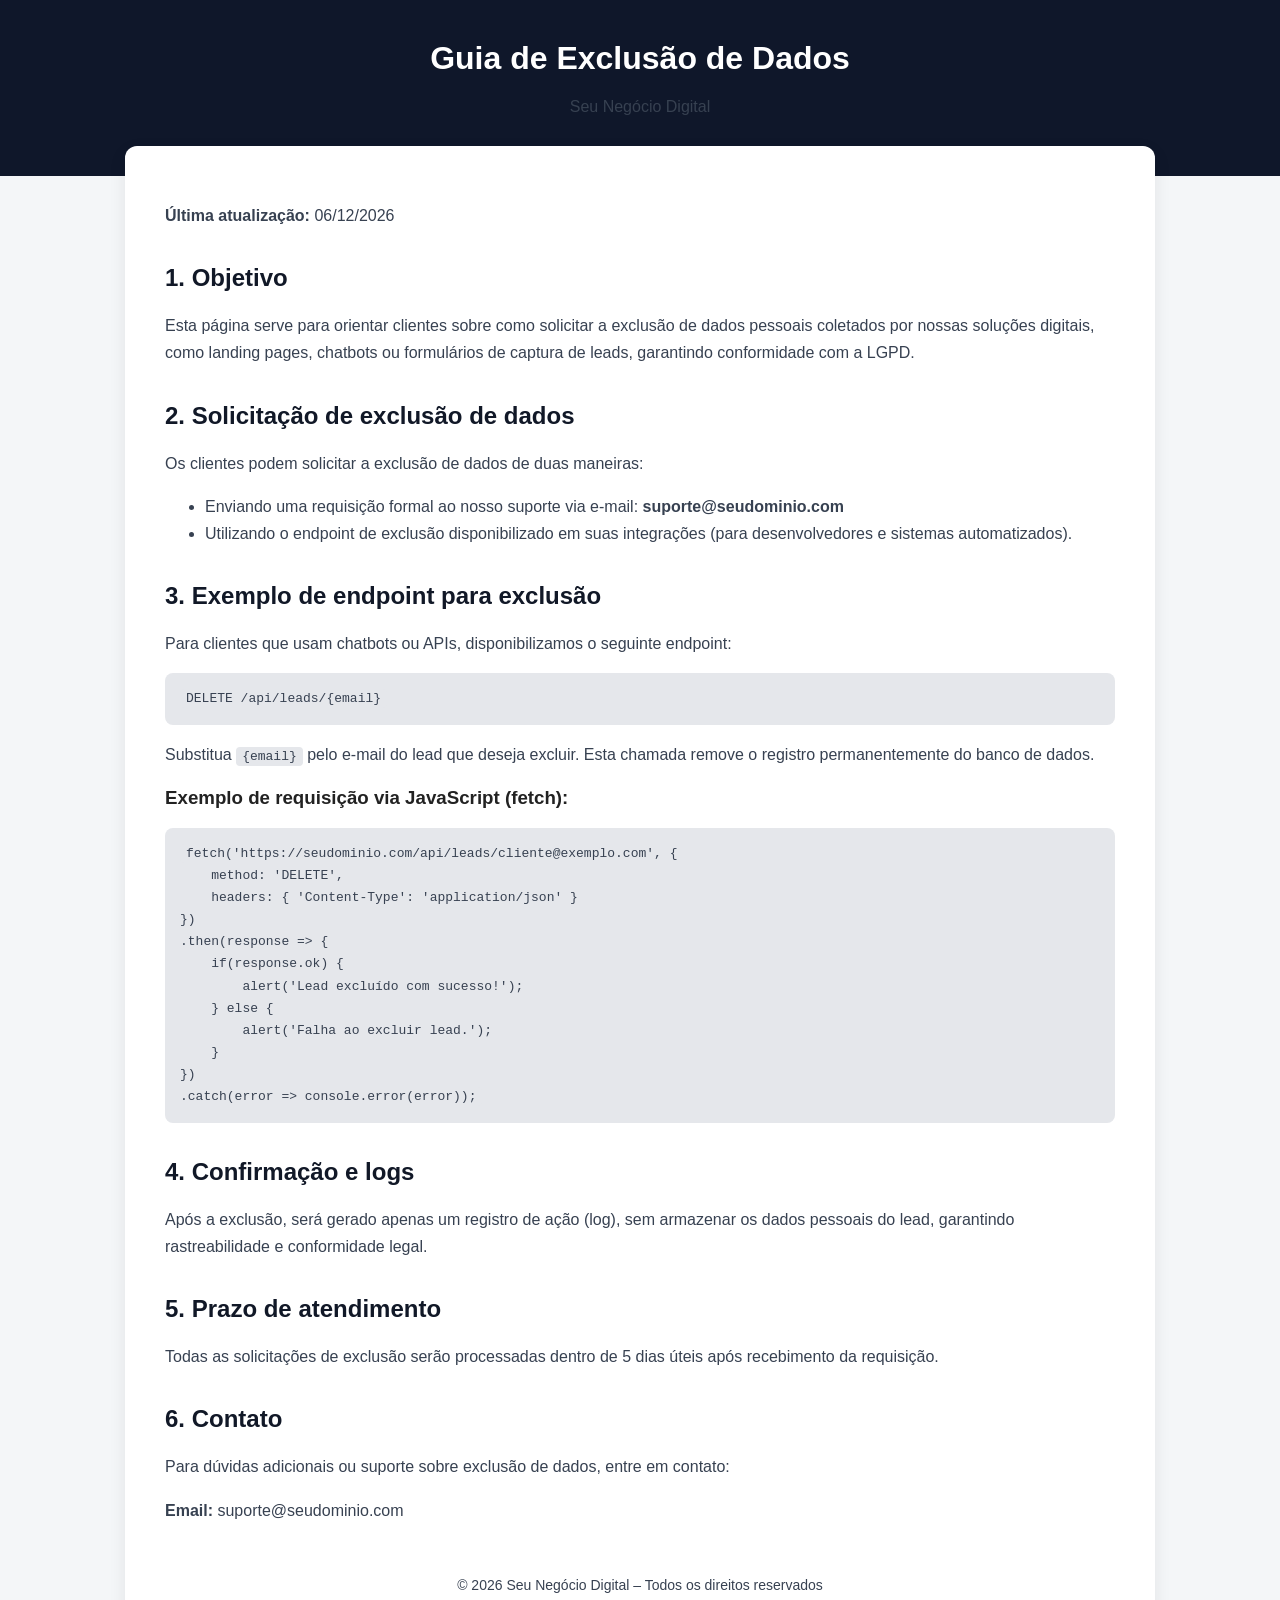
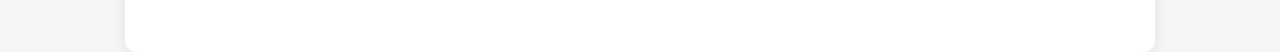
==== politica-de-exclusao-de-dados.html @ 07e49e04 "Adição da politica de exclusão de dados" ====
<!DOCTYPE html>
<html lang="pt-BR">
<head>
<meta charset="UTF-8">
<title>Exclusão de Dados | Seu Negócio Digital</title>
<meta name="viewport" content="width=device-width, initial-scale=1.0">
<style>
body { margin: 0; font-family: "Segoe UI", Arial, sans-serif; background: #f4f6f8; color: #222; }
.header { background: #0f172a; color: white; padding: 40px 20px; text-align: center; }
.header h1 { margin: 0; font-size: 32px; }
.container { max-width: 950px; margin: auto; background: white; padding: 40px; margin-top: -30px; border-radius: 12px; box-shadow: 0 6px 18px rgba(0,0,0,0.08); }
h2 { margin-top: 35px; color: #111827; }
p, ul, code { line-height: 1.7; color: #374151; }
code { background: #e5e7eb; padding: 2px 6px; border-radius: 4px; font-family: monospace; }
pre { background: #e5e7eb; padding: 15px; border-radius: 8px; overflow-x: auto; }
.footer { margin-top: 50px; text-align: center; font-size: 14px; color: #6b7280; }
</style>
</head>
<body>

<div class="header">
<h1>Guia de Exclusão de Dados</h1>
<p>Seu Negócio Digital</p>
</div>

<div class="container">

<p><strong>Última atualização:</strong> <span id="data"></span></p>

<h2>1. Objetivo</h2>
<p>Esta página serve para orientar clientes sobre como solicitar a exclusão de dados pessoais coletados por nossas soluções digitais, como landing pages, chatbots ou formulários de captura de leads, garantindo conformidade com a LGPD.</p>

<h2>2. Solicitação de exclusão de dados</h2>
<p>Os clientes podem solicitar a exclusão de dados de duas maneiras:</p>
<ul>
<li>Enviando uma requisição formal ao nosso suporte via e-mail: <strong>suporte@seudominio.com</strong></li>
<li>Utilizando o endpoint de exclusão disponibilizado em suas integrações (para desenvolvedores e sistemas automatizados).</li>
</ul>

<h2>3. Exemplo de endpoint para exclusão</h2>
<p>Para clientes que usam chatbots ou APIs, disponibilizamos o seguinte endpoint:</p>
<pre><code>DELETE /api/leads/{email}</code></pre>
<p>Substitua <code>{email}</code> pelo e-mail do lead que deseja excluir. Esta chamada remove o registro permanentemente do banco de dados.</p>

<h3>Exemplo de requisição via JavaScript (fetch):</h3>
<pre><code>fetch('https://seudominio.com/api/leads/cliente@exemplo.com', {
    method: 'DELETE',
    headers: { 'Content-Type': 'application/json' }
})
.then(response =&gt; {
    if(response.ok) {
        alert('Lead excluído com sucesso!');
    } else {
        alert('Falha ao excluir lead.');
    }
})
.catch(error =&gt; console.error(error));</code></pre>

<h2>4. Confirmação e logs</h2>
<p>Após a exclusão, será gerado apenas um registro de ação (log), sem armazenar os dados pessoais do lead, garantindo rastreabilidade e conformidade legal.</p>

<h2>5. Prazo de atendimento</h2>
<p>Todas as solicitações de exclusão serão processadas dentro de 5 dias úteis após recebimento da requisição.</p>

<h2>6. Contato</h2>
<p>Para dúvidas adicionais ou suporte sobre exclusão de dados, entre em contato:</p>
<p><strong>Email:</strong> suporte@seudominio.com</p>

<div class="footer">
<p>© 2026 Seu Negócio Digital – Todos os direitos reservados</p>
</div>

</div>

<script>
document.getElementById("data").innerText = new Date().toLocaleDateString("pt-BR");
</script>

</body>
</html>
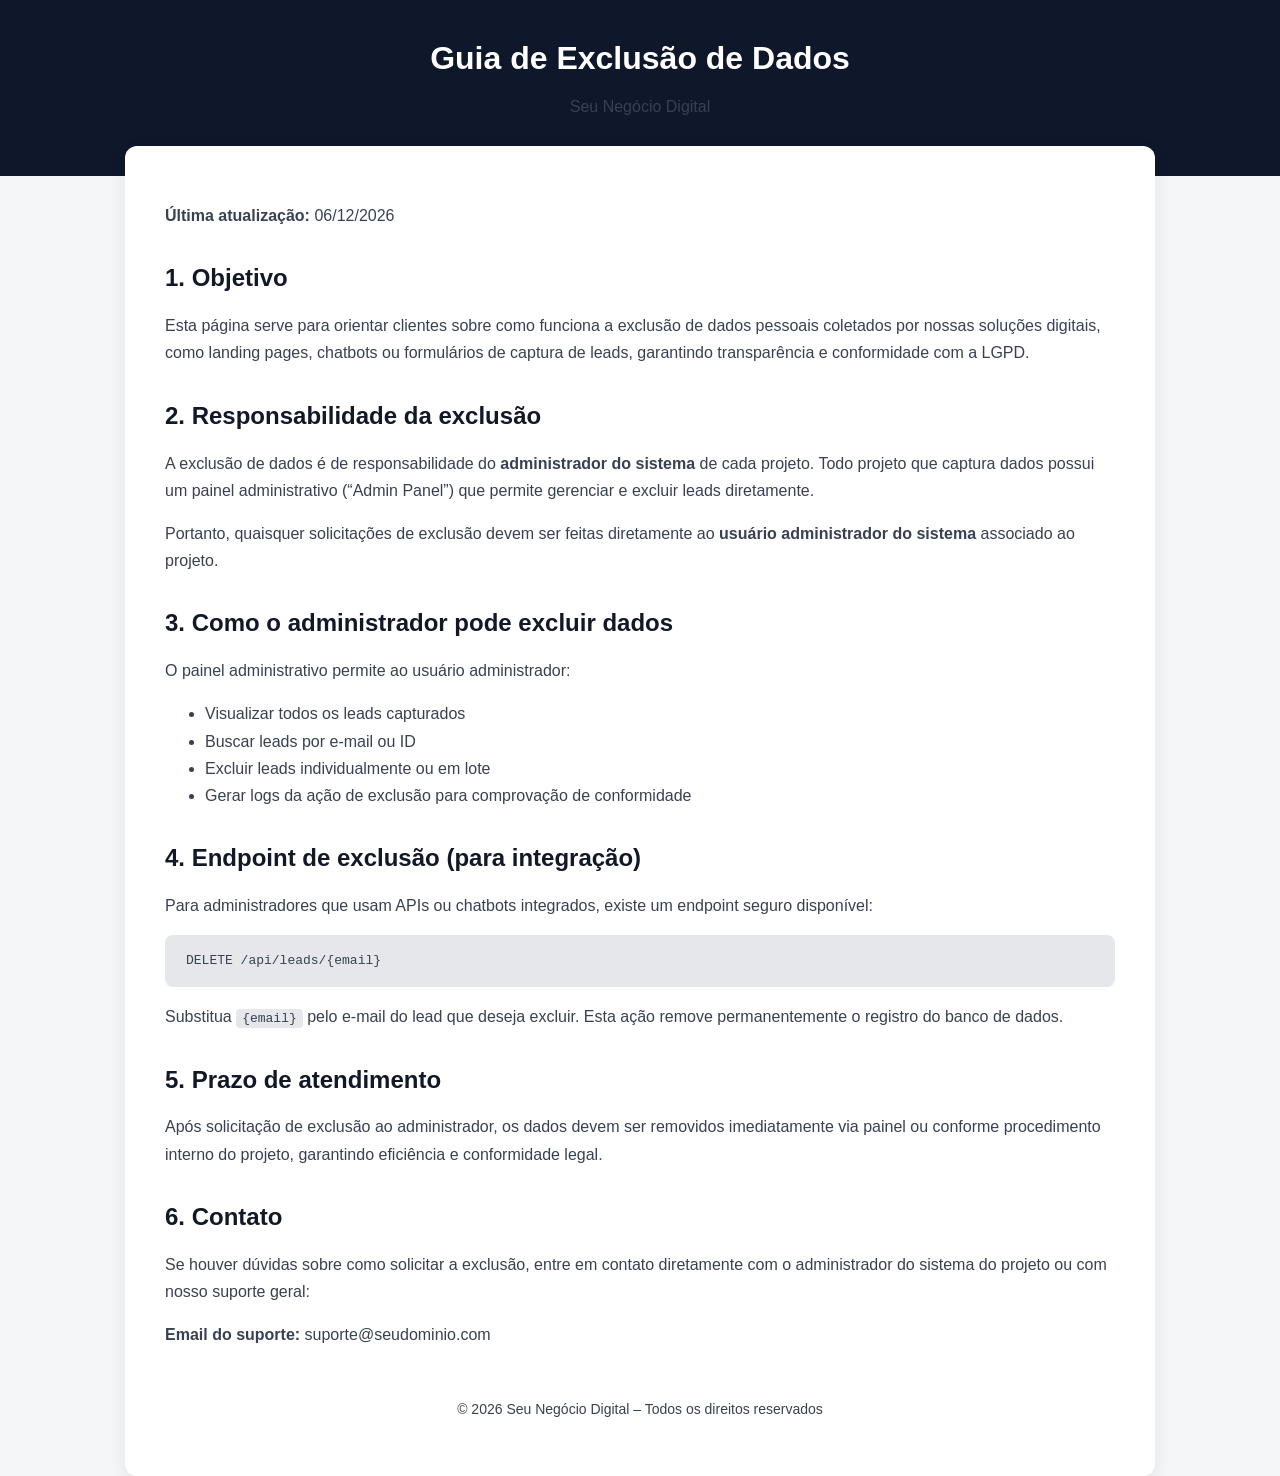
==== commit 967d28cc: "ajuste na politica de exclusão" ====
--- a/politica-de-exclusao-de-dados.html
+++ b/politica-de-exclusao-de-dados.html
@@ -2,7 +2,7 @@
 <html lang="pt-BR">
 <head>
 <meta charset="UTF-8">
-<title>Exclusão de Dados | Seu Negócio Digital</title>
+<title>Guia de Exclusão de Dados | Seu Negócio Digital</title>
 <meta name="viewport" content="width=device-width, initial-scale=1.0">
 <style>
 body { margin: 0; font-family: "Segoe UI", Arial, sans-serif; background: #f4f6f8; color: #222; }
@@ -28,43 +28,32 @@
 <p><strong>Última atualização:</strong> <span id="data"></span></p>
 
 <h2>1. Objetivo</h2>
-<p>Esta página serve para orientar clientes sobre como solicitar a exclusão de dados pessoais coletados por nossas soluções digitais, como landing pages, chatbots ou formulários de captura de leads, garantindo conformidade com a LGPD.</p>
+<p>Esta página serve para orientar clientes sobre como funciona a exclusão de dados pessoais coletados por nossas soluções digitais, como landing pages, chatbots ou formulários de captura de leads, garantindo transparência e conformidade com a LGPD.</p>
 
-<h2>2. Solicitação de exclusão de dados</h2>
-<p>Os clientes podem solicitar a exclusão de dados de duas maneiras:</p>
+<h2>2. Responsabilidade da exclusão</h2>
+<p>A exclusão de dados é de responsabilidade do <strong>administrador do sistema</strong> de cada projeto. Todo projeto que captura dados possui um painel administrativo (“Admin Panel”) que permite gerenciar e excluir leads diretamente. </p>
+<p>Portanto, quaisquer solicitações de exclusão devem ser feitas diretamente ao <strong>usuário administrador do sistema</strong> associado ao projeto.</p>
+
+<h2>3. Como o administrador pode excluir dados</h2>
+<p>O painel administrativo permite ao usuário administrador:</p>
 <ul>
-<li>Enviando uma requisição formal ao nosso suporte via e-mail: <strong>suporte@seudominio.com</strong></li>
-<li>Utilizando o endpoint de exclusão disponibilizado em suas integrações (para desenvolvedores e sistemas automatizados).</li>
+<li>Visualizar todos os leads capturados</li>
+<li>Buscar leads por e-mail ou ID</li>
+<li>Excluir leads individualmente ou em lote</li>
+<li>Gerar logs da ação de exclusão para comprovação de conformidade</li>
 </ul>
 
-<h2>3. Exemplo de endpoint para exclusão</h2>
-<p>Para clientes que usam chatbots ou APIs, disponibilizamos o seguinte endpoint:</p>
+<h2>4. Endpoint de exclusão (para integração)</h2>
+<p>Para administradores que usam APIs ou chatbots integrados, existe um endpoint seguro disponível:</p>
 <pre><code>DELETE /api/leads/{email}</code></pre>
-<p>Substitua <code>{email}</code> pelo e-mail do lead que deseja excluir. Esta chamada remove o registro permanentemente do banco de dados.</p>
-
-<h3>Exemplo de requisição via JavaScript (fetch):</h3>
-<pre><code>fetch('https://seudominio.com/api/leads/cliente@exemplo.com', {
-    method: 'DELETE',
-    headers: { 'Content-Type': 'application/json' }
-})
-.then(response =&gt; {
-    if(response.ok) {
-        alert('Lead excluído com sucesso!');
-    } else {
-        alert('Falha ao excluir lead.');
-    }
-})
-.catch(error =&gt; console.error(error));</code></pre>
-
-<h2>4. Confirmação e logs</h2>
-<p>Após a exclusão, será gerado apenas um registro de ação (log), sem armazenar os dados pessoais do lead, garantindo rastreabilidade e conformidade legal.</p>
+<p>Substitua <code>{email}</code> pelo e-mail do lead que deseja excluir. Esta ação remove permanentemente o registro do banco de dados.</p>
 
 <h2>5. Prazo de atendimento</h2>
-<p>Todas as solicitações de exclusão serão processadas dentro de 5 dias úteis após recebimento da requisição.</p>
+<p>Após solicitação de exclusão ao administrador, os dados devem ser removidos imediatamente via painel ou conforme procedimento interno do projeto, garantindo eficiência e conformidade legal.</p>
 
 <h2>6. Contato</h2>
-<p>Para dúvidas adicionais ou suporte sobre exclusão de dados, entre em contato:</p>
-<p><strong>Email:</strong> suporte@seudominio.com</p>
+<p>Se houver dúvidas sobre como solicitar a exclusão, entre em contato diretamente com o administrador do sistema do projeto ou com nosso suporte geral:</p>
+<p><strong>Email do suporte:</strong> suporte@seudominio.com</p>
 
 <div class="footer">
 <p>© 2026 Seu Negócio Digital – Todos os direitos reservados</p>
